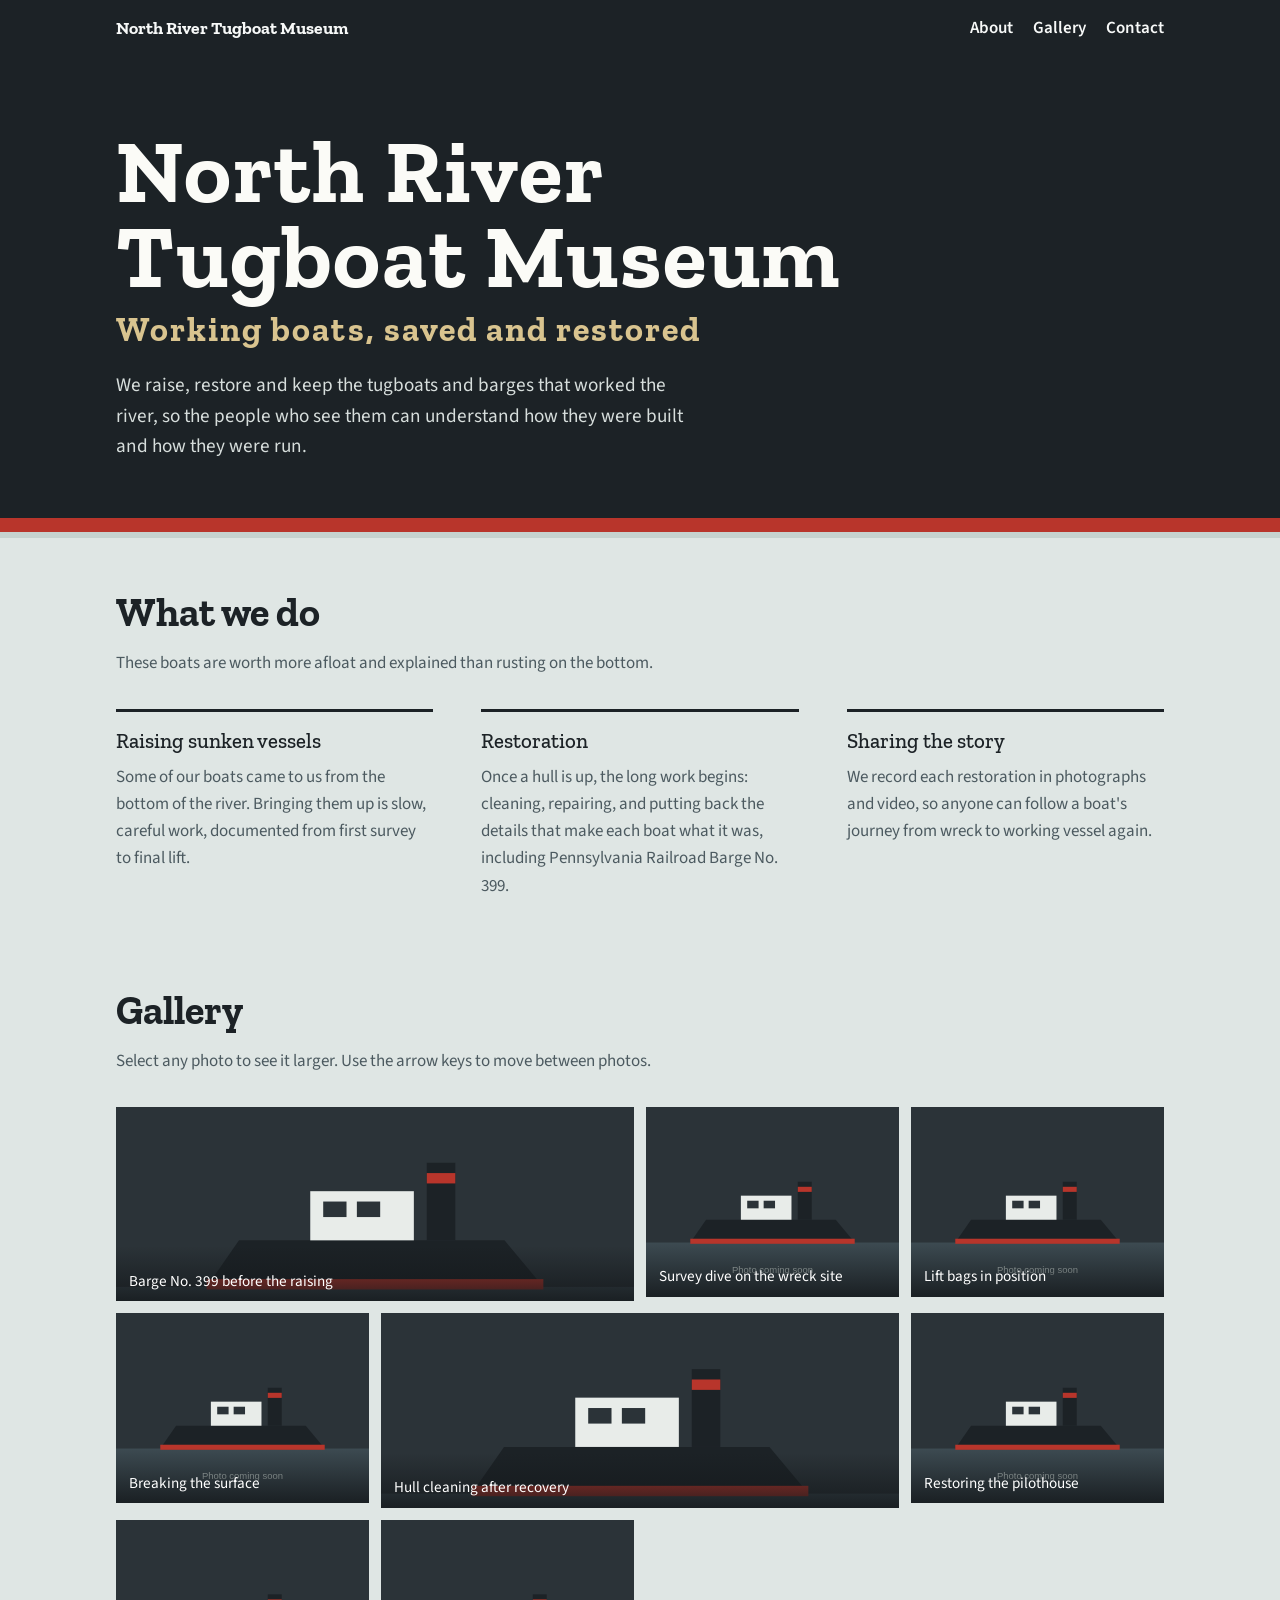
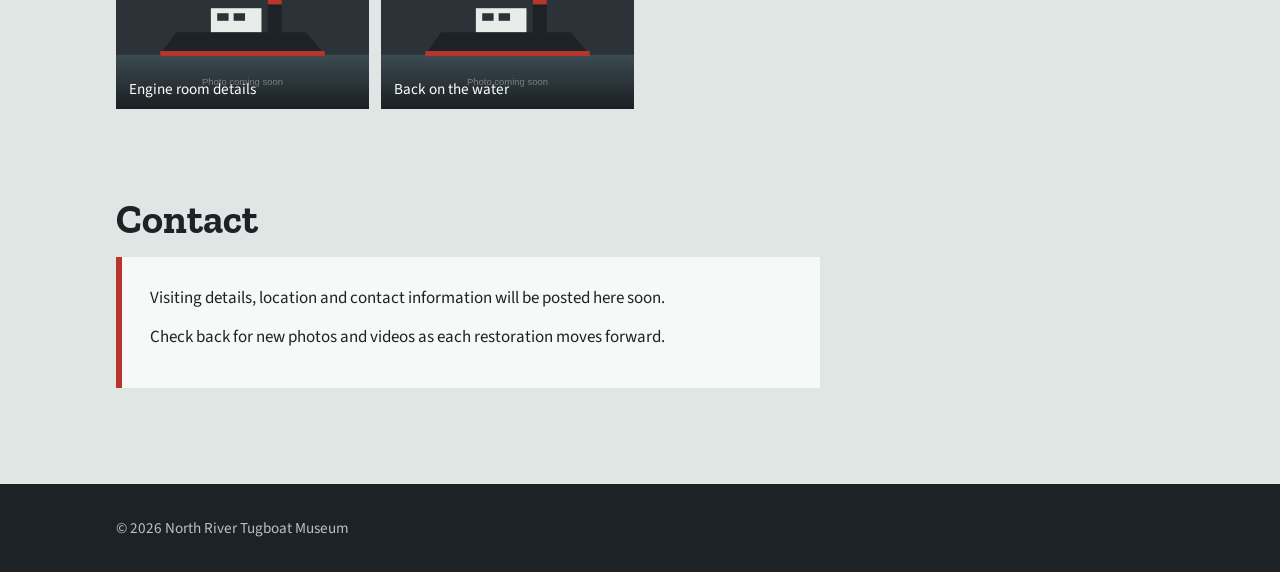
==== index.html @ 7fcc1c23 "Add museum website with photo gallery" ====
<!doctype html>
<html lang="en">
<head>
<meta charset="utf-8">
<meta name="viewport" content="width=device-width, initial-scale=1">
<title>North River Tugboat Museum</title>
<meta name="description" content="The North River Tugboat Museum preserves working tugboats and the stories of the crews who ran them, including the raising and restoration of sunken vessels.">
<link rel="preconnect" href="https://fonts.googleapis.com">
<link rel="preconnect" href="https://fonts.gstatic.com" crossorigin>
<link href="https://fonts.googleapis.com/css2?family=Zilla+Slab:wght@500;700&family=Source+Sans+3:wght@400;600&display=swap" rel="stylesheet">
<style>
  :root {
    --hull: #1c2226;
    --hull-soft: #2b3338;
    --river: #dfe6e4;
    --river-deep: #c6d2cf;
    --signal: #b8352b;
    --brass: #a8873a;
    --paper: #f7f9f8;
    --ink: #1c2226;
    --muted: #4c5a60;
    --display: "Zilla Slab", Georgia, serif;
    --body: "Source Sans 3", system-ui, sans-serif;
  }
  * { box-sizing: border-box; }
  html { scroll-behavior: smooth; }
  @media (prefers-reduced-motion: reduce) { html { scroll-behavior: auto; } }
  body {
    margin: 0;
    background: var(--river);
    color: var(--ink);
    font: 1.0625rem/1.6 var(--body);
  }
  a { color: var(--signal); }
  a:focus-visible, button:focus-visible {
    outline: 3px solid var(--brass);
    outline-offset: 3px;
  }
  .wrap { max-width: 68rem; margin: 0 auto; padding: 0 1.25rem; }

  .bar { background: var(--hull); color: var(--paper); }
  .bar .wrap {
    display: flex; flex-wrap: wrap; gap: .5rem 1.5rem;
    align-items: center; justify-content: space-between;
    padding-top: .9rem; padding-bottom: .9rem;
  }
  .bar strong { font-family: var(--display); font-weight: 700; font-size: 1.1rem; }
  .bar nav { display: flex; gap: 1.25rem; }
  .bar nav a { color: var(--paper); text-decoration: none; font-weight: 600; }
  .bar nav a:hover { color: #f3c6a0; }

  /* Hero painted like a tug's hull, red boot-top stripe at the waterline */
  .hull {
    background: var(--hull);
    color: var(--paper);
    padding: 4.5rem 0 3.5rem;
    position: relative;
  }
  .hull::after {
    content: "";
    position: absolute; left: 0; right: 0; bottom: -14px;
    height: 14px; background: var(--signal);
    box-shadow: 0 6px 0 var(--river-deep);
  }
  .hull h1 {
    font-family: var(--display);
    font-weight: 700;
    font-size: clamp(2.6rem, 8vw, 5.6rem);
    line-height: .95;
    letter-spacing: .02em;
    margin: 0 0 1.5rem;
    color: #fbfbf7;
  }
  .hull h1 span { display: block; }
  .hull h1 .port {
    font-size: .38em; letter-spacing: .06em; color: #d9c48f; margin-top: .9rem;
  }
  .hull p { max-width: 36rem; margin: 0; font-size: 1.2rem; color: #d7dedc; }

  section { padding: 4.5rem 0 1rem; }
  h2 {
    font-family: var(--display); font-weight: 700;
    font-size: clamp(1.8rem, 4vw, 2.5rem);
    line-height: 1.1; margin: 0 0 1rem;
  }
  .lede { max-width: 40rem; color: var(--muted); margin: 0 0 2rem; }

  .about-grid {
    display: grid; gap: 2rem 3rem;
    grid-template-columns: repeat(auto-fit, minmax(16rem, 1fr));
  }
  .about-grid h3 {
    font-family: var(--display); font-weight: 500; font-size: 1.3rem; margin: 0 0 .4rem;
    padding-top: .75rem; border-top: 3px solid var(--hull);
  }
  .about-grid p { margin: 0; color: var(--muted); max-width: 32rem; }

  .gallery {
    display: grid; gap: .75rem;
    grid-template-columns: repeat(auto-fill, minmax(min(100%, 15rem), 1fr));
    grid-auto-flow: dense;
  }
  .gallery button {
    all: unset; cursor: zoom-in; display: block; position: relative;
    background: var(--hull-soft); aspect-ratio: 4 / 3; overflow: hidden;
  }
  .gallery button.wide { grid-column: span 2; aspect-ratio: 8 / 3; }
  @media (max-width: 34rem) { .gallery button.wide { grid-column: auto; aspect-ratio: 4 / 3; } }
  .gallery figure { margin: 0; height: 100%; }
  .gallery img { width: 100%; height: 100%; object-fit: cover; display: block; }
  .gallery figcaption {
    position: absolute; left: 0; right: 0; bottom: 0;
    padding: 1.6rem .8rem .6rem;
    background: linear-gradient(transparent, rgba(20,24,27,.85));
    color: #fff; font-size: .95rem; line-height: 1.3;
  }
  .gallery button:focus-visible { outline: 3px solid var(--brass); outline-offset: 2px; }

  dialog {
    border: 0; padding: 0; background: transparent; max-width: min(92vw, 70rem);
    color: var(--paper);
  }
  dialog::backdrop { background: rgba(14,17,19,.92); }
  dialog img { max-width: 100%; max-height: 78vh; display: block; margin: 0 auto; }
  dialog p { text-align: center; margin: .8rem 0 0; }
  .lb-controls { display: flex; justify-content: center; gap: .75rem; margin-top: 1rem; }
  .lb-controls button {
    font: 600 1rem var(--body); color: var(--paper); background: var(--hull-soft);
    border: 1px solid #5d6a70; padding: .5rem 1.1rem; cursor: pointer;
  }
  .lb-controls button:hover { background: var(--signal); border-color: var(--signal); }

  .visit {
    background: var(--paper);
    border-left: 6px solid var(--signal);
    padding: 1.75rem 1.75rem 1.5rem;
    max-width: 44rem;
  }
  .visit p { margin: 0 0 .75rem; }

  footer {
    margin-top: 5rem; background: var(--hull); color: #b9c3c0;
    padding: 2rem 0; font-size: .95rem;
  }
</style>
</head>
<body>

<header class="bar">
  <div class="wrap">
    <strong>North River Tugboat Museum</strong>
    <nav aria-label="Main">
      <a href="#about">About</a>
      <a href="#gallery">Gallery</a>
      <a href="#contact">Contact</a>
    </nav>
  </div>
</header>

<div class="hull">
  <div class="wrap">
    <h1>
      <span>North River</span>
      <span>Tugboat Museum</span>
      <span class="port">Working boats, saved and restored</span>
    </h1>
    <p>We raise, restore and keep the tugboats and barges that worked the river, so the people who see them can understand how they were built and how they were run.</p>
  </div>
</div>

<main>
  <section id="about">
    <div class="wrap">
      <h2>What we do</h2>
      <p class="lede">These boats are worth more afloat and explained than rusting on the bottom.</p>
      <div class="about-grid">
        <div>
          <h3>Raising sunken vessels</h3>
          <p>Some of our boats came to us from the bottom of the river. Bringing them up is slow, careful work, documented from first survey to final lift.</p>
        </div>
        <div>
          <h3>Restoration</h3>
          <p>Once a hull is up, the long work begins: cleaning, repairing, and putting back the details that make each boat what it was, including Pennsylvania Railroad Barge No. 399.</p>
        </div>
        <div>
          <h3>Sharing the story</h3>
          <p>We record each restoration in photographs and video, so anyone can follow a boat's journey from wreck to working vessel again.</p>
        </div>
      </div>
    </div>
  </section>

  <section id="gallery">
    <div class="wrap">
      <h2>Gallery</h2>
      <p class="lede">Select any photo to see it larger. Use the arrow keys to move between photos.</p>
      <div class="gallery" id="gallery-grid"></div>
    </div>
  </section>

  <section id="contact">
    <div class="wrap">
      <h2>Contact</h2>
      <div class="visit">
        <p>Visiting details, location and contact information will be posted here soon.</p>
        <p>Check back for new photos and videos as each restoration moves forward.</p>
      </div>
    </div>
  </section>
</main>

<footer>
  <div class="wrap">&copy; <span id="year">2026</span> North River Tugboat Museum</div>
</footer>

<dialog id="lightbox" aria-label="Photo viewer">
  <img id="lb-img" alt="">
  <p id="lb-cap"></p>
  <div class="lb-controls">
    <button type="button" id="lb-prev">Previous</button>
    <button type="button" id="lb-close">Close</button>
    <button type="button" id="lb-next">Next</button>
  </div>
</dialog>

<script>
/*
  GALLERY PHOTOS
  To add a photo: put the image in the "images" folder, then edit a line below, e.g.
    { src: "images/barge-399.jpg", caption: "What the photo shows", wide: false },
  wide: true makes a panoramic photo span two columns.
  Entries with no src show a placeholder tile.
*/
const photos = [
  { src: "", caption: "Barge No. 399 before the raising", wide: true },
  { src: "", caption: "Survey dive on the wreck site" },
  { src: "", caption: "Lift bags in position" },
  { src: "", caption: "Breaking the surface" },
  { src: "", caption: "Hull cleaning after recovery", wide: true },
  { src: "", caption: "Restoring the pilothouse" },
  { src: "", caption: "Engine room details" },
  { src: "", caption: "Back on the water" },
];

function placeholder() {
  const svg = '<svg xmlns="http://www.w3.org/2000/svg" viewBox="0 0 400 300">' +
    '<rect width="400" height="300" fill="#2b3338"/>' +
    '<rect y="214" width="400" height="86" fill="#3d4b52"/>' +
    '<path d="M70 214 L95 178 H300 L330 214 Z" fill="#1c2226"/>' +
    '<rect x="70" y="208" width="260" height="8" fill="#b8352b"/>' +
    '<rect x="150" y="140" width="80" height="38" fill="#e8ece9"/>' +
    '<rect x="160" y="148" width="18" height="12" fill="#2b3338"/>' +
    '<rect x="186" y="148" width="18" height="12" fill="#2b3338"/>' +
    '<rect x="240" y="118" width="22" height="60" fill="#1c2226"/>' +
    '<rect x="240" y="126" width="22" height="8" fill="#b8352b"/>' +
    '<text x="200" y="262" text-anchor="middle" font-family="sans-serif" font-size="15" fill="#c6d2cf">Photo coming soon</text>' +
    '</svg>';
  return "data:image/svg+xml;charset=utf-8," + encodeURIComponent(svg);
}

const grid = document.getElementById("gallery-grid");
photos.forEach((p, i) => {
  const btn = document.createElement("button");
  btn.type = "button";
  if (p.wide) btn.className = "wide";
  btn.setAttribute("aria-label", "View larger: " + p.caption);
  const fig = document.createElement("figure");
  const img = document.createElement("img");
  img.src = p.src || placeholder();
  img.alt = p.caption;
  img.loading = "lazy";
  const cap = document.createElement("figcaption");
  cap.textContent = p.caption;
  fig.append(img, cap);
  btn.append(fig);
  btn.addEventListener("click", () => openLightbox(i));
  grid.append(btn);
});

const lb = document.getElementById("lightbox");
const lbImg = document.getElementById("lb-img");
const lbCap = document.getElementById("lb-cap");
let current = 0;

function show(i) {
  current = (i + photos.length) % photos.length;
  const p = photos[current];
  lbImg.src = p.src || placeholder();
  lbImg.alt = p.caption;
  lbCap.textContent = p.caption;
}
function openLightbox(i) { show(i); lb.showModal(); }

document.getElementById("lb-prev").onclick = () => show(current - 1);
document.getElementById("lb-next").onclick = () => show(current + 1);
document.getElementById("lb-close").onclick = () => lb.close();
lb.addEventListener("click", e => { if (e.target === lb) lb.close(); });
lb.addEventListener("keydown", e => {
  if (e.key === "ArrowLeft") show(current - 1);
  if (e.key === "ArrowRight") show(current + 1);
});

document.getElementById("year").textContent = new Date().getFullYear();
</script>
</body>
</html>
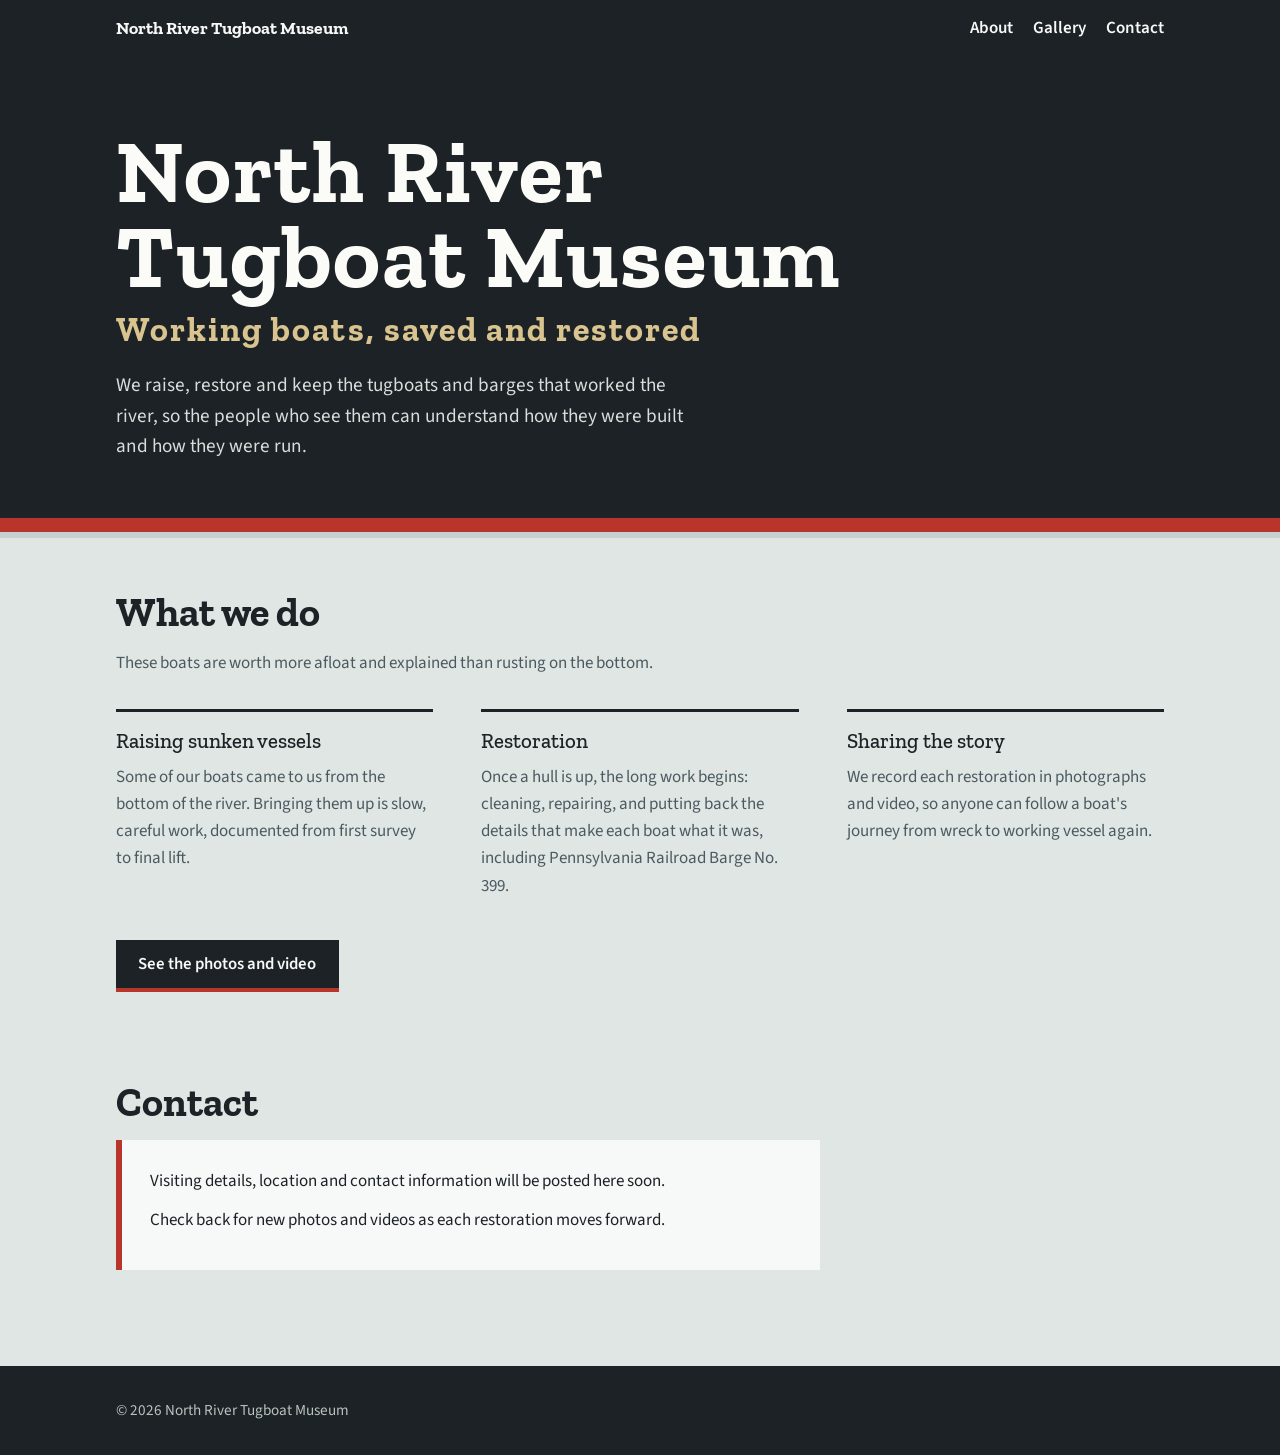
==== commit f389dac8: "Move gallery to its own page and add 399 Initial Raising video" ====
--- a/index.html
+++ b/index.html
@@ -8,150 +8,16 @@
 <link rel="preconnect" href="https://fonts.googleapis.com">
 <link rel="preconnect" href="https://fonts.gstatic.com" crossorigin>
 <link href="https://fonts.googleapis.com/css2?family=Zilla+Slab:wght@500;700&family=Source+Sans+3:wght@400;600&display=swap" rel="stylesheet">
-<style>
-  :root {
-    --hull: #1c2226;
-    --hull-soft: #2b3338;
-    --river: #dfe6e4;
-    --river-deep: #c6d2cf;
-    --signal: #b8352b;
-    --brass: #a8873a;
-    --paper: #f7f9f8;
-    --ink: #1c2226;
-    --muted: #4c5a60;
-    --display: "Zilla Slab", Georgia, serif;
-    --body: "Source Sans 3", system-ui, sans-serif;
-  }
-  * { box-sizing: border-box; }
-  html { scroll-behavior: smooth; }
-  @media (prefers-reduced-motion: reduce) { html { scroll-behavior: auto; } }
-  body {
-    margin: 0;
-    background: var(--river);
-    color: var(--ink);
-    font: 1.0625rem/1.6 var(--body);
-  }
-  a { color: var(--signal); }
-  a:focus-visible, button:focus-visible {
-    outline: 3px solid var(--brass);
-    outline-offset: 3px;
-  }
-  .wrap { max-width: 68rem; margin: 0 auto; padding: 0 1.25rem; }
-
-  .bar { background: var(--hull); color: var(--paper); }
-  .bar .wrap {
-    display: flex; flex-wrap: wrap; gap: .5rem 1.5rem;
-    align-items: center; justify-content: space-between;
-    padding-top: .9rem; padding-bottom: .9rem;
-  }
-  .bar strong { font-family: var(--display); font-weight: 700; font-size: 1.1rem; }
-  .bar nav { display: flex; gap: 1.25rem; }
-  .bar nav a { color: var(--paper); text-decoration: none; font-weight: 600; }
-  .bar nav a:hover { color: #f3c6a0; }
-
-  /* Hero painted like a tug's hull, red boot-top stripe at the waterline */
-  .hull {
-    background: var(--hull);
-    color: var(--paper);
-    padding: 4.5rem 0 3.5rem;
-    position: relative;
-  }
-  .hull::after {
-    content: "";
-    position: absolute; left: 0; right: 0; bottom: -14px;
-    height: 14px; background: var(--signal);
-    box-shadow: 0 6px 0 var(--river-deep);
-  }
-  .hull h1 {
-    font-family: var(--display);
-    font-weight: 700;
-    font-size: clamp(2.6rem, 8vw, 5.6rem);
-    line-height: .95;
-    letter-spacing: .02em;
-    margin: 0 0 1.5rem;
-    color: #fbfbf7;
-  }
-  .hull h1 span { display: block; }
-  .hull h1 .port {
-    font-size: .38em; letter-spacing: .06em; color: #d9c48f; margin-top: .9rem;
-  }
-  .hull p { max-width: 36rem; margin: 0; font-size: 1.2rem; color: #d7dedc; }
-
-  section { padding: 4.5rem 0 1rem; }
-  h2 {
-    font-family: var(--display); font-weight: 700;
-    font-size: clamp(1.8rem, 4vw, 2.5rem);
-    line-height: 1.1; margin: 0 0 1rem;
-  }
-  .lede { max-width: 40rem; color: var(--muted); margin: 0 0 2rem; }
-
-  .about-grid {
-    display: grid; gap: 2rem 3rem;
-    grid-template-columns: repeat(auto-fit, minmax(16rem, 1fr));
-  }
-  .about-grid h3 {
-    font-family: var(--display); font-weight: 500; font-size: 1.3rem; margin: 0 0 .4rem;
-    padding-top: .75rem; border-top: 3px solid var(--hull);
-  }
-  .about-grid p { margin: 0; color: var(--muted); max-width: 32rem; }
-
-  .gallery {
-    display: grid; gap: .75rem;
-    grid-template-columns: repeat(auto-fill, minmax(min(100%, 15rem), 1fr));
-    grid-auto-flow: dense;
-  }
-  .gallery button {
-    all: unset; cursor: zoom-in; display: block; position: relative;
-    background: var(--hull-soft); aspect-ratio: 4 / 3; overflow: hidden;
-  }
-  .gallery button.wide { grid-column: span 2; aspect-ratio: 8 / 3; }
-  @media (max-width: 34rem) { .gallery button.wide { grid-column: auto; aspect-ratio: 4 / 3; } }
-  .gallery figure { margin: 0; height: 100%; }
-  .gallery img { width: 100%; height: 100%; object-fit: cover; display: block; }
-  .gallery figcaption {
-    position: absolute; left: 0; right: 0; bottom: 0;
-    padding: 1.6rem .8rem .6rem;
-    background: linear-gradient(transparent, rgba(20,24,27,.85));
-    color: #fff; font-size: .95rem; line-height: 1.3;
-  }
-  .gallery button:focus-visible { outline: 3px solid var(--brass); outline-offset: 2px; }
-
-  dialog {
-    border: 0; padding: 0; background: transparent; max-width: min(92vw, 70rem);
-    color: var(--paper);
-  }
-  dialog::backdrop { background: rgba(14,17,19,.92); }
-  dialog img { max-width: 100%; max-height: 78vh; display: block; margin: 0 auto; }
-  dialog p { text-align: center; margin: .8rem 0 0; }
-  .lb-controls { display: flex; justify-content: center; gap: .75rem; margin-top: 1rem; }
-  .lb-controls button {
-    font: 600 1rem var(--body); color: var(--paper); background: var(--hull-soft);
-    border: 1px solid #5d6a70; padding: .5rem 1.1rem; cursor: pointer;
-  }
-  .lb-controls button:hover { background: var(--signal); border-color: var(--signal); }
-
-  .visit {
-    background: var(--paper);
-    border-left: 6px solid var(--signal);
-    padding: 1.75rem 1.75rem 1.5rem;
-    max-width: 44rem;
-  }
-  .visit p { margin: 0 0 .75rem; }
-
-  footer {
-    margin-top: 5rem; background: var(--hull); color: #b9c3c0;
-    padding: 2rem 0; font-size: .95rem;
-  }
-</style>
+<link rel="stylesheet" href="styles.css">
 </head>
 <body>
 
 <header class="bar">
   <div class="wrap">
-    <strong>North River Tugboat Museum</strong>
+    <a class="home" href="./">North River Tugboat Museum</a>
     <nav aria-label="Main">
       <a href="#about">About</a>
-      <a href="#gallery">Gallery</a>
+      <a href="gallery.html">Gallery</a>
       <a href="#contact">Contact</a>
     </nav>
   </div>
@@ -187,14 +53,7 @@
           <p>We record each restoration in photographs and video, so anyone can follow a boat's journey from wreck to working vessel again.</p>
         </div>
       </div>
-    </div>
-  </section>
-
-  <section id="gallery">
-    <div class="wrap">
-      <h2>Gallery</h2>
-      <p class="lede">Select any photo to see it larger. Use the arrow keys to move between photos.</p>
-      <div class="gallery" id="gallery-grid"></div>
+      <a class="to-gallery" href="gallery.html">See the photos and video</a>
     </div>
   </section>
 
@@ -213,94 +72,6 @@
   <div class="wrap">&copy; <span id="year">2026</span> North River Tugboat Museum</div>
 </footer>
 
-<dialog id="lightbox" aria-label="Photo viewer">
-  <img id="lb-img" alt="">
-  <p id="lb-cap"></p>
-  <div class="lb-controls">
-    <button type="button" id="lb-prev">Previous</button>
-    <button type="button" id="lb-close">Close</button>
-    <button type="button" id="lb-next">Next</button>
-  </div>
-</dialog>
-
-<script>
-/*
-  GALLERY PHOTOS
-  To add a photo: put the image in the "images" folder, then edit a line below, e.g.
-    { src: "images/barge-399.jpg", caption: "What the photo shows", wide: false },
-  wide: true makes a panoramic photo span two columns.
-  Entries with no src show a placeholder tile.
-*/
-const photos = [
-  { src: "", caption: "Barge No. 399 before the raising", wide: true },
-  { src: "", caption: "Survey dive on the wreck site" },
-  { src: "", caption: "Lift bags in position" },
-  { src: "", caption: "Breaking the surface" },
-  { src: "", caption: "Hull cleaning after recovery", wide: true },
-  { src: "", caption: "Restoring the pilothouse" },
-  { src: "", caption: "Engine room details" },
-  { src: "", caption: "Back on the water" },
-];
-
-function placeholder() {
-  const svg = '<svg xmlns="http://www.w3.org/2000/svg" viewBox="0 0 400 300">' +
-    '<rect width="400" height="300" fill="#2b3338"/>' +
-    '<rect y="214" width="400" height="86" fill="#3d4b52"/>' +
-    '<path d="M70 214 L95 178 H300 L330 214 Z" fill="#1c2226"/>' +
-    '<rect x="70" y="208" width="260" height="8" fill="#b8352b"/>' +
-    '<rect x="150" y="140" width="80" height="38" fill="#e8ece9"/>' +
-    '<rect x="160" y="148" width="18" height="12" fill="#2b3338"/>' +
-    '<rect x="186" y="148" width="18" height="12" fill="#2b3338"/>' +
-    '<rect x="240" y="118" width="22" height="60" fill="#1c2226"/>' +
-    '<rect x="240" y="126" width="22" height="8" fill="#b8352b"/>' +
-    '<text x="200" y="262" text-anchor="middle" font-family="sans-serif" font-size="15" fill="#c6d2cf">Photo coming soon</text>' +
-    '</svg>';
-  return "data:image/svg+xml;charset=utf-8," + encodeURIComponent(svg);
-}
-
-const grid = document.getElementById("gallery-grid");
-photos.forEach((p, i) => {
-  const btn = document.createElement("button");
-  btn.type = "button";
-  if (p.wide) btn.className = "wide";
-  btn.setAttribute("aria-label", "View larger: " + p.caption);
-  const fig = document.createElement("figure");
-  const img = document.createElement("img");
-  img.src = p.src || placeholder();
-  img.alt = p.caption;
-  img.loading = "lazy";
-  const cap = document.createElement("figcaption");
-  cap.textContent = p.caption;
-  fig.append(img, cap);
-  btn.append(fig);
-  btn.addEventListener("click", () => openLightbox(i));
-  grid.append(btn);
-});
-
-const lb = document.getElementById("lightbox");
-const lbImg = document.getElementById("lb-img");
-const lbCap = document.getElementById("lb-cap");
-let current = 0;
-
-function show(i) {
-  current = (i + photos.length) % photos.length;
-  const p = photos[current];
-  lbImg.src = p.src || placeholder();
-  lbImg.alt = p.caption;
-  lbCap.textContent = p.caption;
-}
-function openLightbox(i) { show(i); lb.showModal(); }
-
-document.getElementById("lb-prev").onclick = () => show(current - 1);
-document.getElementById("lb-next").onclick = () => show(current + 1);
-document.getElementById("lb-close").onclick = () => lb.close();
-lb.addEventListener("click", e => { if (e.target === lb) lb.close(); });
-lb.addEventListener("keydown", e => {
-  if (e.key === "ArrowLeft") show(current - 1);
-  if (e.key === "ArrowRight") show(current + 1);
-});
-
-document.getElementById("year").textContent = new Date().getFullYear();
-</script>
+<script>document.getElementById("year").textContent = new Date().getFullYear();</script>
 </body>
 </html>
--- a/styles.css
+++ b/styles.css
@@ -0,0 +1,169 @@
+:root {
+  --hull: #1c2226;
+  --hull-soft: #2b3338;
+  --river: #dfe6e4;
+  --river-deep: #c6d2cf;
+  --signal: #b8352b;
+  --brass: #a8873a;
+  --paper: #f7f9f8;
+  --ink: #1c2226;
+  --muted: #4c5a60;
+  --display: "Zilla Slab", Georgia, serif;
+  --body: "Source Sans 3", system-ui, sans-serif;
+}
+* { box-sizing: border-box; }
+html { scroll-behavior: smooth; }
+@media (prefers-reduced-motion: reduce) { html { scroll-behavior: auto; } }
+body {
+  margin: 0;
+  background: var(--river);
+  color: var(--ink);
+  font: 1.0625rem/1.6 var(--body);
+}
+a { color: var(--signal); }
+a:focus-visible, button:focus-visible {
+  outline: 3px solid var(--brass);
+  outline-offset: 3px;
+}
+.wrap { max-width: 68rem; margin: 0 auto; padding: 0 1.25rem; }
+
+/* Top bar */
+.bar { background: var(--hull); color: var(--paper); }
+.bar .wrap {
+  display: flex; flex-wrap: wrap; gap: .5rem 1.5rem;
+  align-items: center; justify-content: space-between;
+  padding-top: .9rem; padding-bottom: .9rem;
+}
+.bar .home {
+  font-family: var(--display); font-weight: 700; font-size: 1.1rem;
+  color: var(--paper); text-decoration: none;
+}
+.bar nav { display: flex; gap: 1.25rem; }
+.bar nav a { color: var(--paper); text-decoration: none; font-weight: 600; }
+.bar nav a:hover { color: #f3c6a0; }
+.bar nav a[aria-current="page"] { color: #d9c48f; }
+
+/* Hero painted like a tug's hull, red boot-top stripe at the waterline */
+.hull {
+  background: var(--hull);
+  color: var(--paper);
+  padding: 4.5rem 0 3.5rem;
+  position: relative;
+}
+.hull::after {
+  content: "";
+  position: absolute; left: 0; right: 0; bottom: -14px;
+  height: 14px; background: var(--signal);
+  box-shadow: 0 6px 0 var(--river-deep);
+}
+.hull h1 {
+  font-family: var(--display);
+  font-weight: 700;
+  font-size: clamp(2.6rem, 8vw, 5.6rem);
+  line-height: .95;
+  letter-spacing: .02em;
+  margin: 0 0 1.5rem;
+  color: #fbfbf7;
+}
+.hull h1 span { display: block; }
+.hull h1 .port {
+  font-size: .38em; letter-spacing: .06em; color: #d9c48f; margin-top: .9rem;
+}
+.hull p { max-width: 36rem; margin: 0; font-size: 1.2rem; color: #d7dedc; }
+.hull.short { padding: 3rem 0 2.5rem; }
+.hull.short h1 { font-size: clamp(2.4rem, 6vw, 4rem); margin-bottom: 1rem; }
+
+section { padding: 4.5rem 0 1rem; }
+h2 {
+  font-family: var(--display); font-weight: 700;
+  font-size: clamp(1.8rem, 4vw, 2.5rem);
+  line-height: 1.1; margin: 0 0 1rem;
+}
+.lede { max-width: 40rem; color: var(--muted); margin: 0 0 2rem; }
+
+/* About */
+.about-grid {
+  display: grid; gap: 2rem 3rem;
+  grid-template-columns: repeat(auto-fit, minmax(16rem, 1fr));
+}
+.about-grid h3 {
+  font-family: var(--display); font-weight: 500; font-size: 1.3rem; margin: 0 0 .4rem;
+  padding-top: .75rem; border-top: 3px solid var(--hull);
+}
+.about-grid p { margin: 0; color: var(--muted); max-width: 32rem; }
+
+.to-gallery {
+  display: inline-block; margin-top: 2.5rem;
+  font: 600 1.05rem var(--body);
+  color: var(--paper); background: var(--hull);
+  padding: .75rem 1.4rem; text-decoration: none;
+  border-bottom: 4px solid var(--signal);
+}
+.to-gallery:hover { background: var(--signal); }
+
+/* Video */
+.video {
+  margin: 0;
+  max-width: 56rem;
+}
+.video .frame {
+  position: relative; aspect-ratio: 16 / 9;
+  background: var(--hull);
+  border-bottom: 6px solid var(--signal);
+}
+.video iframe { position: absolute; inset: 0; width: 100%; height: 100%; border: 0; }
+.video figcaption {
+  font-family: var(--display); font-weight: 500; font-size: 1.3rem;
+  margin-top: .9rem;
+}
+
+/* Photo gallery */
+.gallery {
+  display: grid; gap: .75rem;
+  grid-template-columns: repeat(auto-fill, minmax(min(100%, 15rem), 1fr));
+  grid-auto-flow: dense;
+}
+.gallery button {
+  all: unset; cursor: zoom-in; display: block; position: relative;
+  background: var(--hull-soft); aspect-ratio: 4 / 3; overflow: hidden;
+}
+.gallery button.wide { grid-column: span 2; aspect-ratio: 8 / 3; }
+@media (max-width: 34rem) { .gallery button.wide { grid-column: auto; aspect-ratio: 4 / 3; } }
+.gallery figure { margin: 0; height: 100%; }
+.gallery img { width: 100%; height: 100%; object-fit: cover; display: block; }
+.gallery figcaption {
+  position: absolute; left: 0; right: 0; bottom: 0;
+  padding: 1.6rem .8rem .6rem;
+  background: linear-gradient(transparent, rgba(20,24,27,.85));
+  color: #fff; font-size: .95rem; line-height: 1.3;
+}
+.gallery button:focus-visible { outline: 3px solid var(--brass); outline-offset: 2px; }
+
+/* Lightbox */
+dialog {
+  border: 0; padding: 0; background: transparent; max-width: min(92vw, 70rem);
+  color: var(--paper);
+}
+dialog::backdrop { background: rgba(14,17,19,.92); }
+dialog img { max-width: 100%; max-height: 78vh; display: block; margin: 0 auto; }
+dialog p { text-align: center; margin: .8rem 0 0; }
+.lb-controls { display: flex; justify-content: center; gap: .75rem; margin-top: 1rem; }
+.lb-controls button {
+  font: 600 1rem var(--body); color: var(--paper); background: var(--hull-soft);
+  border: 1px solid #5d6a70; padding: .5rem 1.1rem; cursor: pointer;
+}
+.lb-controls button:hover { background: var(--signal); border-color: var(--signal); }
+
+/* Contact */
+.visit {
+  background: var(--paper);
+  border-left: 6px solid var(--signal);
+  padding: 1.75rem 1.75rem 1.5rem;
+  max-width: 44rem;
+}
+.visit p { margin: 0 0 .75rem; }
+
+footer {
+  margin-top: 5rem; background: var(--hull); color: #b9c3c0;
+  padding: 2rem 0; font-size: .95rem;
+}
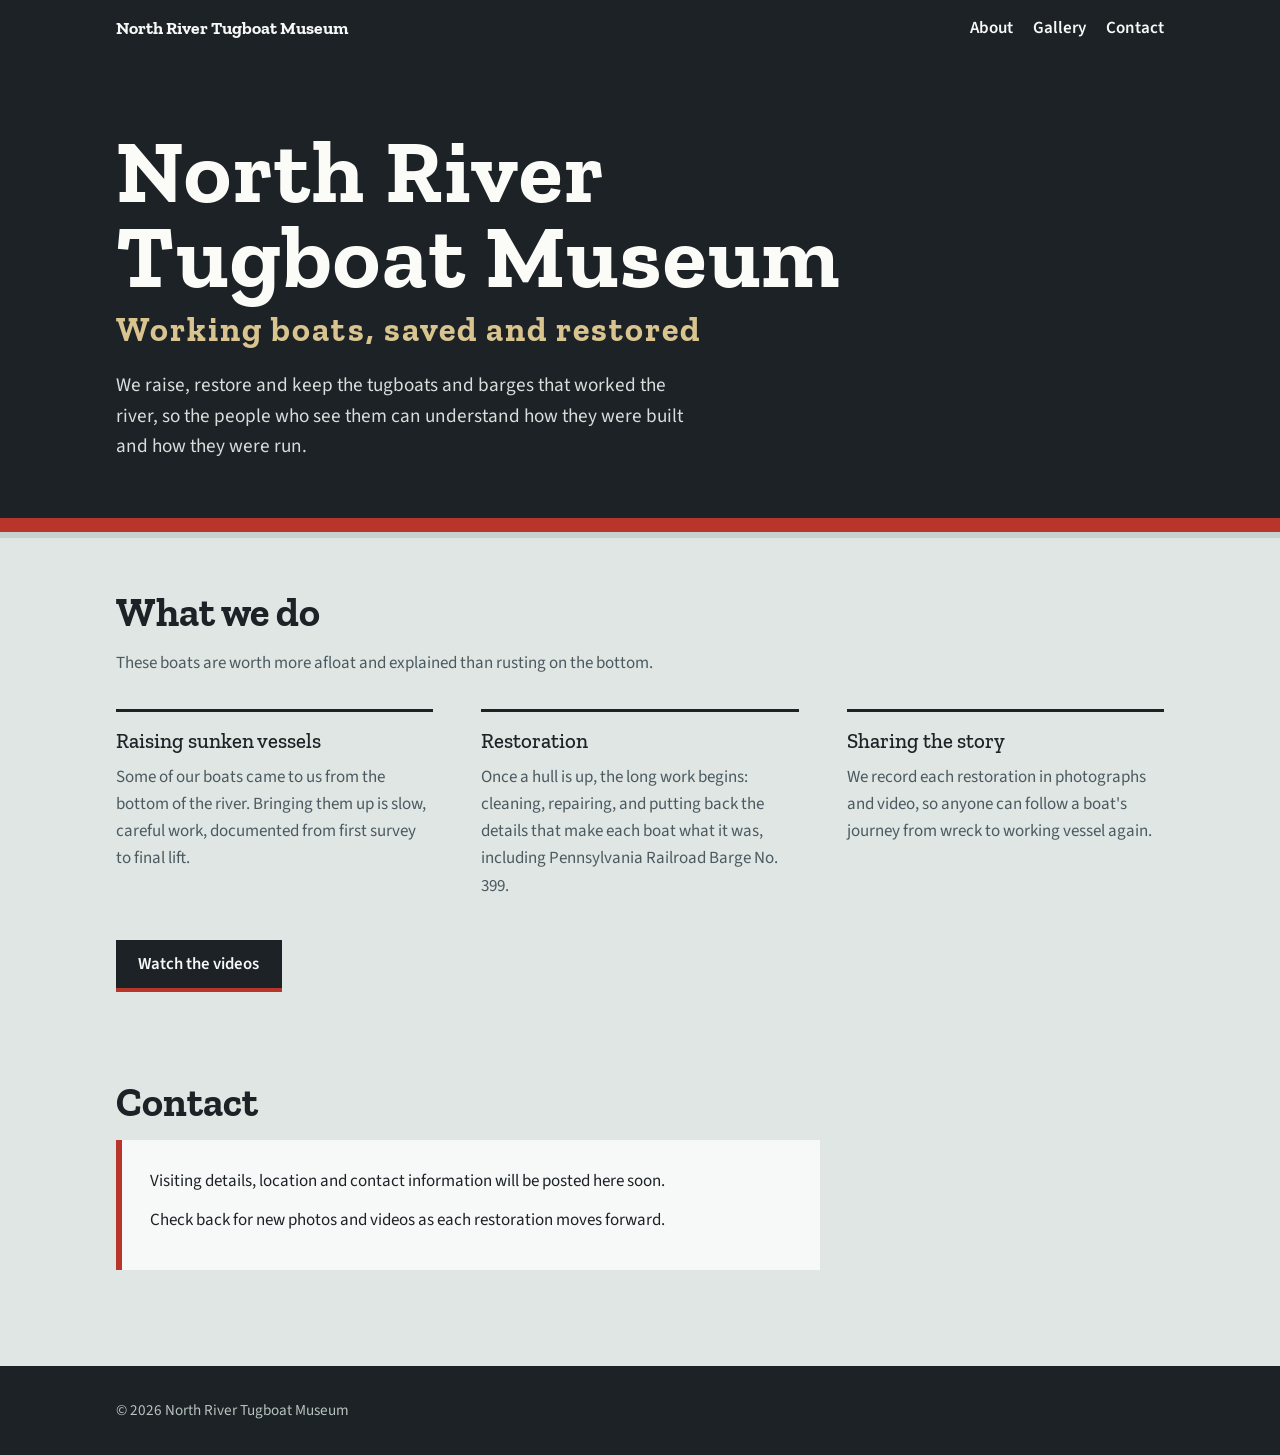
==== commit 214a5a0e: "Gallery: videos only, add 399 Deck Restoration" ====
--- a/index.html
+++ b/index.html
@@ -53,7 +53,7 @@
           <p>We record each restoration in photographs and video, so anyone can follow a boat's journey from wreck to working vessel again.</p>
         </div>
       </div>
-      <a class="to-gallery" href="gallery.html">See the photos and video</a>
+      <a class="to-gallery" href="gallery.html">Watch the videos</a>
     </div>
   </section>
 
--- a/styles.css
+++ b/styles.css
@@ -102,6 +102,7 @@
 .to-gallery:hover { background: var(--signal); }
 
 /* Video */
+.videos { display: grid; gap: 3.5rem; }
 .video {
   margin: 0;
   max-width: 56rem;
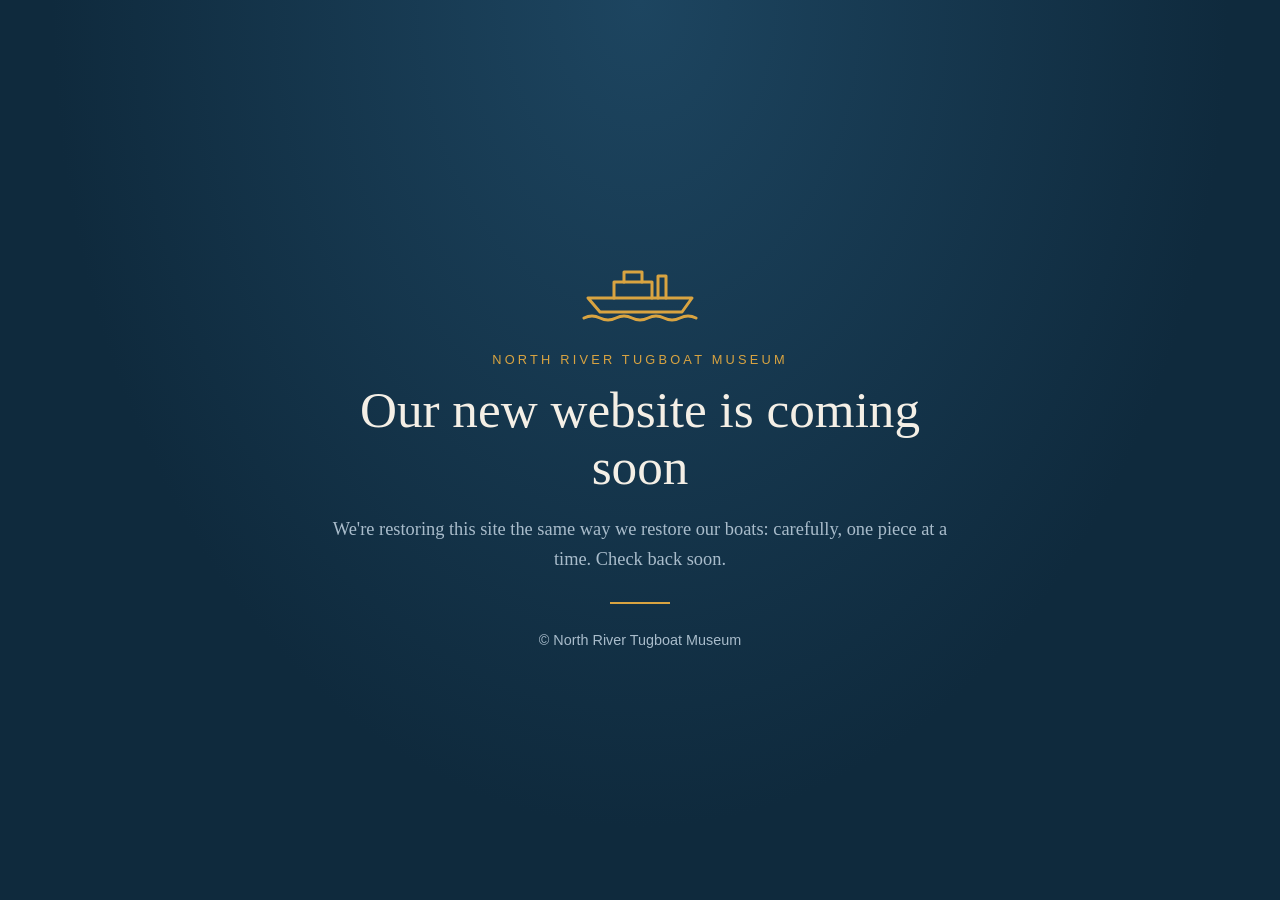
==== commit 95042eb2: "Coming soon page" ====
--- a/index.html
+++ b/index.html
@@ -3,75 +3,42 @@
 <head>
 <meta charset="utf-8">
 <meta name="viewport" content="width=device-width, initial-scale=1">
-<title>North River Tugboat Museum</title>
-<meta name="description" content="The North River Tugboat Museum preserves working tugboats and the stories of the crews who ran them, including the raising and restoration of sunken vessels.">
-<link rel="preconnect" href="https://fonts.googleapis.com">
-<link rel="preconnect" href="https://fonts.gstatic.com" crossorigin>
-<link href="https://fonts.googleapis.com/css2?family=Zilla+Slab:wght@500;700&family=Source+Sans+3:wght@400;600&display=swap" rel="stylesheet">
-<link rel="stylesheet" href="styles.css">
+<title>North River Tugboat Museum: Coming Soon</title>
+<meta name="description" content="The North River Tugboat Museum website is coming soon.">
+<style>
+  :root { --bg:#0f2a3d; --fg:#f4efe6; --accent:#d9a441; --muted:#a9bccb; }
+  * { box-sizing:border-box; }
+  html,body { margin:0; height:100%; }
+  body {
+    background: radial-gradient(ellipse at top, #1d4560 0%, var(--bg) 65%);
+    color: var(--fg);
+    font-family: Georgia, "Times New Roman", serif;
+    display:flex; align-items:center; justify-content:center;
+    text-align:center; padding:24px 16px;
+  }
+  main { max-width:640px; }
+  svg { width:120px; height:auto; margin-bottom:24px; }
+  .kicker { letter-spacing:.25em; text-transform:uppercase; font-size:.8rem; color:var(--accent); margin:0 0 12px; font-family: Arial, Helvetica, sans-serif; }
+  h1 { font-size:clamp(2rem, 6vw, 3.2rem); line-height:1.1; margin:0 0 20px; font-weight:normal; }
+  p { font-size:1.15rem; line-height:1.6; color:var(--muted); margin:0 auto; }
+  .rule { width:60px; height:2px; background:var(--accent); margin:28px auto; border:0; }
+  footer { font-size:.9rem; color:var(--muted); font-family: Arial, Helvetica, sans-serif; }
+</style>
 </head>
 <body>
-
-<header class="bar">
-  <div class="wrap">
-    <a class="home" href="./">North River Tugboat Museum</a>
-    <nav aria-label="Main">
-      <a href="#about">About</a>
-      <a href="gallery.html">Gallery</a>
-      <a href="#contact">Contact</a>
-    </nav>
-  </div>
-</header>
-
-<div class="hull">
-  <div class="wrap">
-    <h1>
-      <span>North River</span>
-      <span>Tugboat Museum</span>
-      <span class="port">Working boats, saved and restored</span>
-    </h1>
-    <p>We raise, restore and keep the tugboats and barges that worked the river, so the people who see them can understand how they were built and how they were run.</p>
-  </div>
-</div>
-
 <main>
-  <section id="about">
-    <div class="wrap">
-      <h2>What we do</h2>
-      <p class="lede">These boats are worth more afloat and explained than rusting on the bottom.</p>
-      <div class="about-grid">
-        <div>
-          <h3>Raising sunken vessels</h3>
-          <p>Some of our boats came to us from the bottom of the river. Bringing them up is slow, careful work, documented from first survey to final lift.</p>
-        </div>
-        <div>
-          <h3>Restoration</h3>
-          <p>Once a hull is up, the long work begins: cleaning, repairing, and putting back the details that make each boat what it was, including Pennsylvania Railroad Barge No. 399.</p>
-        </div>
-        <div>
-          <h3>Sharing the story</h3>
-          <p>We record each restoration in photographs and video, so anyone can follow a boat's journey from wreck to working vessel again.</p>
-        </div>
-      </div>
-      <a class="to-gallery" href="gallery.html">Watch the videos</a>
-    </div>
-  </section>
-
-  <section id="contact">
-    <div class="wrap">
-      <h2>Contact</h2>
-      <div class="visit">
-        <p>Visiting details, location and contact information will be posted here soon.</p>
-        <p>Check back for new photos and videos as each restoration moves forward.</p>
-      </div>
-    </div>
-  </section>
+  <svg viewBox="0 0 120 70" aria-hidden="true" fill="none" stroke="#d9a441" stroke-width="3" stroke-linecap="round" stroke-linejoin="round">
+    <path d="M8 46 h104 l-10 14 H20 z"/>
+    <path d="M34 46 V30 h38 v16"/>
+    <path d="M44 30 V20 h18 v10"/>
+    <path d="M78 46 V24 h8 v22"/>
+    <path d="M4 66 q8 -4 16 0 t16 0 t16 0 t16 0 t16 0 t16 0 t16 0"/>
+  </svg>
+  <p class="kicker">North River Tugboat Museum</p>
+  <h1>Our new website is coming soon</h1>
+  <p>We're restoring this site the same way we restore our boats: carefully, one piece at a time. Check back soon.</p>
+  <hr class="rule">
+  <footer>&copy; North River Tugboat Museum</footer>
 </main>
-
-<footer>
-  <div class="wrap">&copy; <span id="year">2026</span> North River Tugboat Museum</div>
-</footer>
-
-<script>document.getElementById("year").textContent = new Date().getFullYear();</script>
 </body>
 </html>
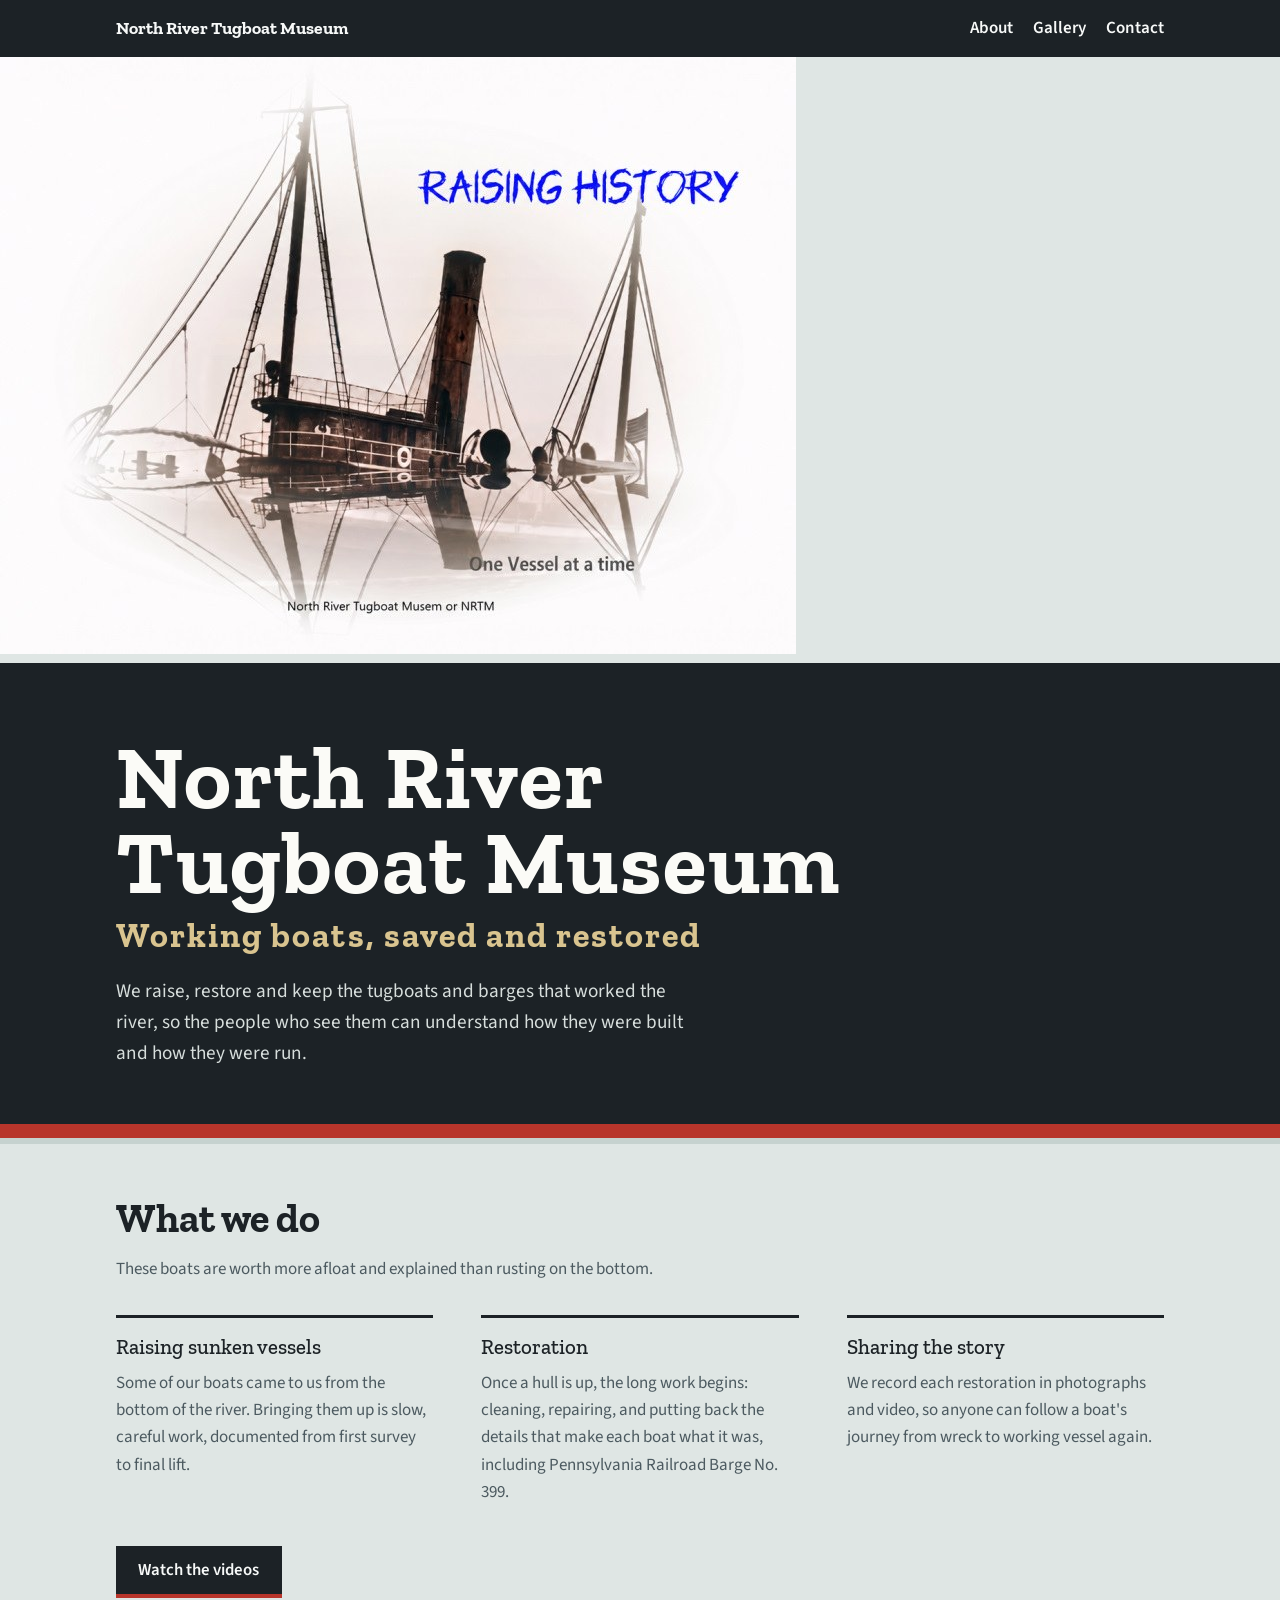
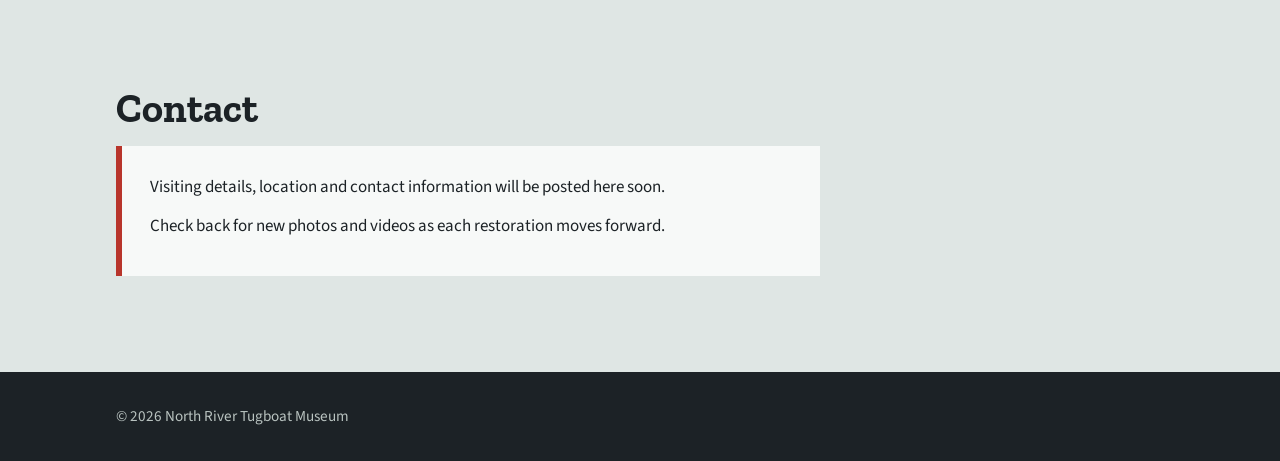
==== commit fefbabe0: "Show Raising History graphic at top of front page" ====
--- a/index.html
+++ b/index.html
@@ -3,42 +3,79 @@
 <head>
 <meta charset="utf-8">
 <meta name="viewport" content="width=device-width, initial-scale=1">
-<title>North River Tugboat Museum: Coming Soon</title>
-<meta name="description" content="The North River Tugboat Museum website is coming soon.">
-<style>
-  :root { --bg:#0f2a3d; --fg:#f4efe6; --accent:#d9a441; --muted:#a9bccb; }
-  * { box-sizing:border-box; }
-  html,body { margin:0; height:100%; }
-  body {
-    background: radial-gradient(ellipse at top, #1d4560 0%, var(--bg) 65%);
-    color: var(--fg);
-    font-family: Georgia, "Times New Roman", serif;
-    display:flex; align-items:center; justify-content:center;
-    text-align:center; padding:24px 16px;
-  }
-  main { max-width:640px; }
-  svg { width:120px; height:auto; margin-bottom:24px; }
-  .kicker { letter-spacing:.25em; text-transform:uppercase; font-size:.8rem; color:var(--accent); margin:0 0 12px; font-family: Arial, Helvetica, sans-serif; }
-  h1 { font-size:clamp(2rem, 6vw, 3.2rem); line-height:1.1; margin:0 0 20px; font-weight:normal; }
-  p { font-size:1.15rem; line-height:1.6; color:var(--muted); margin:0 auto; }
-  .rule { width:60px; height:2px; background:var(--accent); margin:28px auto; border:0; }
-  footer { font-size:.9rem; color:var(--muted); font-family: Arial, Helvetica, sans-serif; }
-</style>
+<title>North River Tugboat Museum</title>
+<meta name="description" content="The North River Tugboat Museum preserves working tugboats and the stories of the crews who ran them, including the raising and restoration of sunken vessels.">
+<link rel="preconnect" href="https://fonts.googleapis.com">
+<link rel="preconnect" href="https://fonts.gstatic.com" crossorigin>
+<link href="https://fonts.googleapis.com/css2?family=Zilla+Slab:wght@500;700&family=Source+Sans+3:wght@400;600&display=swap" rel="stylesheet">
+<link rel="stylesheet" href="styles.css">
 </head>
 <body>
+
+<header class="bar">
+  <div class="wrap">
+    <a class="home" href="./">North River Tugboat Museum</a>
+    <nav aria-label="Main">
+      <a href="#about">About</a>
+      <a href="gallery.html">Gallery</a>
+      <a href="#contact">Contact</a>
+    </nav>
+  </div>
+</header>
+
+<div class="title-art">
+  <img src="raising-history.jpg" width="796" height="597" alt="Raising History: One Vessel at a Time. A sunken tugboat rising from still water.">
+</div>
+
+<div class="hull">
+  <div class="wrap">
+    <h1>
+      <span>North River</span>
+      <span>Tugboat Museum</span>
+      <span class="port">Working boats, saved and restored</span>
+    </h1>
+    <p>We raise, restore and keep the tugboats and barges that worked the river, so the people who see them can understand how they were built and how they were run.</p>
+  </div>
+</div>
+
 <main>
-  <svg viewBox="0 0 120 70" aria-hidden="true" fill="none" stroke="#d9a441" stroke-width="3" stroke-linecap="round" stroke-linejoin="round">
-    <path d="M8 46 h104 l-10 14 H20 z"/>
-    <path d="M34 46 V30 h38 v16"/>
-    <path d="M44 30 V20 h18 v10"/>
-    <path d="M78 46 V24 h8 v22"/>
-    <path d="M4 66 q8 -4 16 0 t16 0 t16 0 t16 0 t16 0 t16 0 t16 0"/>
-  </svg>
-  <p class="kicker">North River Tugboat Museum</p>
-  <h1>Our new website is coming soon</h1>
-  <p>We're restoring this site the same way we restore our boats: carefully, one piece at a time. Check back soon.</p>
-  <hr class="rule">
-  <footer>&copy; North River Tugboat Museum</footer>
+  <section id="about">
+    <div class="wrap">
+      <h2>What we do</h2>
+      <p class="lede">These boats are worth more afloat and explained than rusting on the bottom.</p>
+      <div class="about-grid">
+        <div>
+          <h3>Raising sunken vessels</h3>
+          <p>Some of our boats came to us from the bottom of the river. Bringing them up is slow, careful work, documented from first survey to final lift.</p>
+        </div>
+        <div>
+          <h3>Restoration</h3>
+          <p>Once a hull is up, the long work begins: cleaning, repairing, and putting back the details that make each boat what it was, including Pennsylvania Railroad Barge No. 399.</p>
+        </div>
+        <div>
+          <h3>Sharing the story</h3>
+          <p>We record each restoration in photographs and video, so anyone can follow a boat's journey from wreck to working vessel again.</p>
+        </div>
+      </div>
+      <a class="to-gallery" href="gallery.html">Watch the videos</a>
+    </div>
+  </section>
+
+  <section id="contact">
+    <div class="wrap">
+      <h2>Contact</h2>
+      <div class="visit">
+        <p>Visiting details, location and contact information will be posted here soon.</p>
+        <p>Check back for new photos and videos as each restoration moves forward.</p>
+      </div>
+    </div>
+  </section>
 </main>
+
+<footer>
+  <div class="wrap">&copy; <span id="year">2026</span> North River Tugboat Museum</div>
+</footer>
+
+<script>document.getElementById("year").textContent = new Date().getFullYear();</script>
 </body>
 </html>
--- a/styles.css
+++ b/styles.css
@@ -0,0 +1,170 @@
+:root {
+  --hull: #1c2226;
+  --hull-soft: #2b3338;
+  --river: #dfe6e4;
+  --river-deep: #c6d2cf;
+  --signal: #b8352b;
+  --brass: #a8873a;
+  --paper: #f7f9f8;
+  --ink: #1c2226;
+  --muted: #4c5a60;
+  --display: "Zilla Slab", Georgia, serif;
+  --body: "Source Sans 3", system-ui, sans-serif;
+}
+* { box-sizing: border-box; }
+html { scroll-behavior: smooth; }
+@media (prefers-reduced-motion: reduce) { html { scroll-behavior: auto; } }
+body {
+  margin: 0;
+  background: var(--river);
+  color: var(--ink);
+  font: 1.0625rem/1.6 var(--body);
+}
+a { color: var(--signal); }
+a:focus-visible, button:focus-visible {
+  outline: 3px solid var(--brass);
+  outline-offset: 3px;
+}
+.wrap { max-width: 68rem; margin: 0 auto; padding: 0 1.25rem; }
+
+/* Top bar */
+.bar { background: var(--hull); color: var(--paper); }
+.bar .wrap {
+  display: flex; flex-wrap: wrap; gap: .5rem 1.5rem;
+  align-items: center; justify-content: space-between;
+  padding-top: .9rem; padding-bottom: .9rem;
+}
+.bar .home {
+  font-family: var(--display); font-weight: 700; font-size: 1.1rem;
+  color: var(--paper); text-decoration: none;
+}
+.bar nav { display: flex; gap: 1.25rem; }
+.bar nav a { color: var(--paper); text-decoration: none; font-weight: 600; }
+.bar nav a:hover { color: #f3c6a0; }
+.bar nav a[aria-current="page"] { color: #d9c48f; }
+
+/* Hero painted like a tug's hull, red boot-top stripe at the waterline */
+.hull {
+  background: var(--hull);
+  color: var(--paper);
+  padding: 4.5rem 0 3.5rem;
+  position: relative;
+}
+.hull::after {
+  content: "";
+  position: absolute; left: 0; right: 0; bottom: -14px;
+  height: 14px; background: var(--signal);
+  box-shadow: 0 6px 0 var(--river-deep);
+}
+.hull h1 {
+  font-family: var(--display);
+  font-weight: 700;
+  font-size: clamp(2.6rem, 8vw, 5.6rem);
+  line-height: .95;
+  letter-spacing: .02em;
+  margin: 0 0 1.5rem;
+  color: #fbfbf7;
+}
+.hull h1 span { display: block; }
+.hull h1 .port {
+  font-size: .38em; letter-spacing: .06em; color: #d9c48f; margin-top: .9rem;
+}
+.hull p { max-width: 36rem; margin: 0; font-size: 1.2rem; color: #d7dedc; }
+.hull.short { padding: 3rem 0 2.5rem; }
+.hull.short h1 { font-size: clamp(2.4rem, 6vw, 4rem); margin-bottom: 1rem; }
+
+section { padding: 4.5rem 0 1rem; }
+h2 {
+  font-family: var(--display); font-weight: 700;
+  font-size: clamp(1.8rem, 4vw, 2.5rem);
+  line-height: 1.1; margin: 0 0 1rem;
+}
+.lede { max-width: 40rem; color: var(--muted); margin: 0 0 2rem; }
+
+/* About */
+.about-grid {
+  display: grid; gap: 2rem 3rem;
+  grid-template-columns: repeat(auto-fit, minmax(16rem, 1fr));
+}
+.about-grid h3 {
+  font-family: var(--display); font-weight: 500; font-size: 1.3rem; margin: 0 0 .4rem;
+  padding-top: .75rem; border-top: 3px solid var(--hull);
+}
+.about-grid p { margin: 0; color: var(--muted); max-width: 32rem; }
+
+.to-gallery {
+  display: inline-block; margin-top: 2.5rem;
+  font: 600 1.05rem var(--body);
+  color: var(--paper); background: var(--hull);
+  padding: .75rem 1.4rem; text-decoration: none;
+  border-bottom: 4px solid var(--signal);
+}
+.to-gallery:hover { background: var(--signal); }
+
+/* Video */
+.videos { display: grid; gap: 3.5rem; }
+.video {
+  margin: 0;
+  max-width: 56rem;
+}
+.video .frame {
+  position: relative; aspect-ratio: 16 / 9;
+  background: var(--hull);
+  border-bottom: 6px solid var(--signal);
+}
+.video iframe { position: absolute; inset: 0; width: 100%; height: 100%; border: 0; }
+.video figcaption {
+  font-family: var(--display); font-weight: 500; font-size: 1.3rem;
+  margin-top: .9rem;
+}
+
+/* Photo gallery */
+.gallery {
+  display: grid; gap: .75rem;
+  grid-template-columns: repeat(auto-fill, minmax(min(100%, 15rem), 1fr));
+  grid-auto-flow: dense;
+}
+.gallery button {
+  all: unset; cursor: zoom-in; display: block; position: relative;
+  background: var(--hull-soft); aspect-ratio: 4 / 3; overflow: hidden;
+}
+.gallery button.wide { grid-column: span 2; aspect-ratio: 8 / 3; }
+@media (max-width: 34rem) { .gallery button.wide { grid-column: auto; aspect-ratio: 4 / 3; } }
+.gallery figure { margin: 0; height: 100%; }
+.gallery img { width: 100%; height: 100%; object-fit: cover; display: block; }
+.gallery figcaption {
+  position: absolute; left: 0; right: 0; bottom: 0;
+  padding: 1.6rem .8rem .6rem;
+  background: linear-gradient(transparent, rgba(20,24,27,.85));
+  color: #fff; font-size: .95rem; line-height: 1.3;
+}
+.gallery button:focus-visible { outline: 3px solid var(--brass); outline-offset: 2px; }
+
+/* Lightbox */
+dialog {
+  border: 0; padding: 0; background: transparent; max-width: min(92vw, 70rem);
+  color: var(--paper);
+}
+dialog::backdrop { background: rgba(14,17,19,.92); }
+dialog img { max-width: 100%; max-height: 78vh; display: block; margin: 0 auto; }
+dialog p { text-align: center; margin: .8rem 0 0; }
+.lb-controls { display: flex; justify-content: center; gap: .75rem; margin-top: 1rem; }
+.lb-controls button {
+  font: 600 1rem var(--body); color: var(--paper); background: var(--hull-soft);
+  border: 1px solid #5d6a70; padding: .5rem 1.1rem; cursor: pointer;
+}
+.lb-controls button:hover { background: var(--signal); border-color: var(--signal); }
+
+/* Contact */
+.visit {
+  background: var(--paper);
+  border-left: 6px solid var(--signal);
+  padding: 1.75rem 1.75rem 1.5rem;
+  max-width: 44rem;
+}
+.visit p { margin: 0 0 .75rem; }
+
+footer {
+  margin-top: 5rem; background: var(--hull); color: #b9c3c0;
+  padding: 2rem 0; font-size: .95rem;
+}
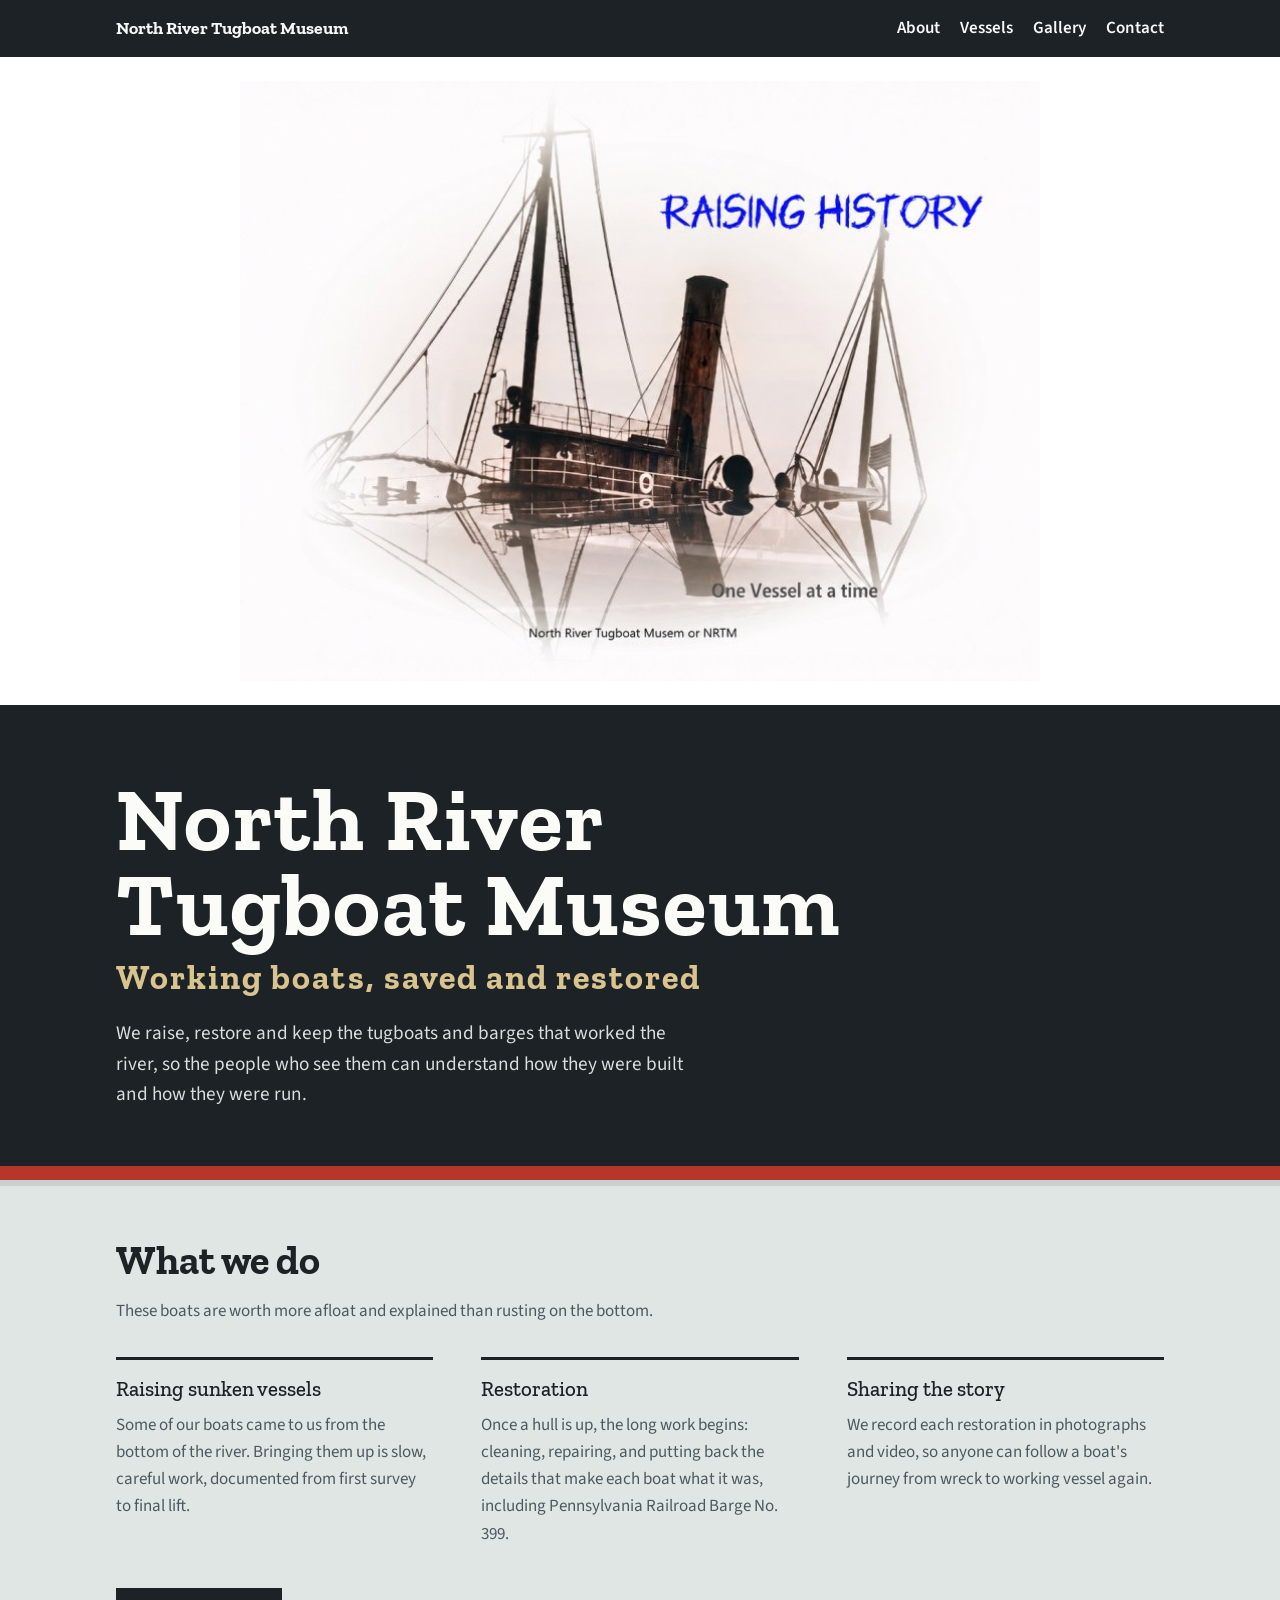
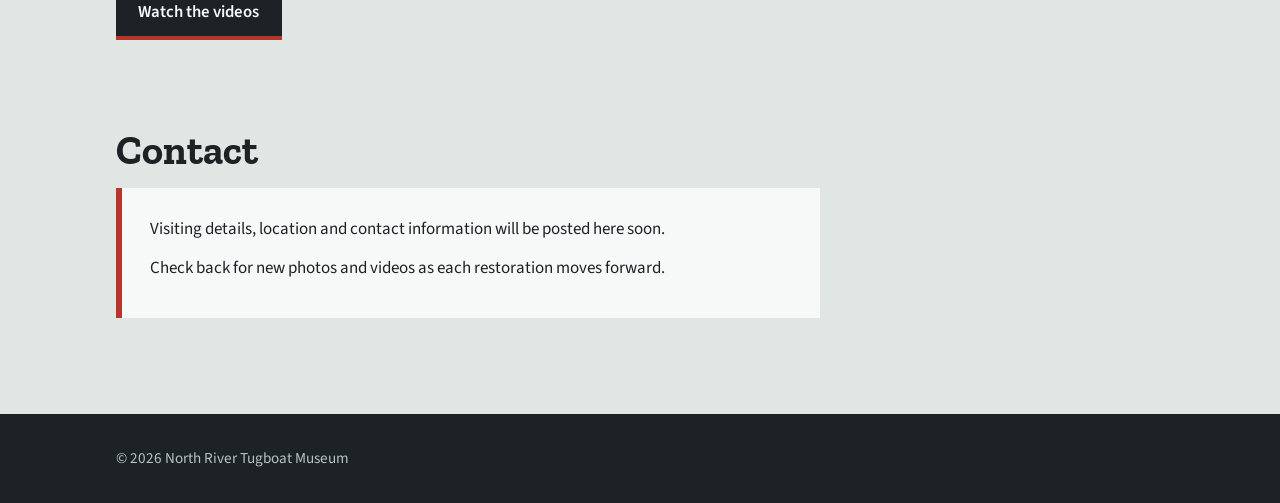
==== commit 09667893: "Add Vessels link to front page menu" ====
--- a/index.html
+++ b/index.html
@@ -17,6 +17,7 @@
     <a class="home" href="./">North River Tugboat Museum</a>
     <nav aria-label="Main">
       <a href="#about">About</a>
+      <a href="vessels/">Vessels</a>
       <a href="gallery.html">Gallery</a>
       <a href="#contact">Contact</a>
     </nav>
--- a/styles.css
+++ b/styles.css
@@ -43,6 +43,10 @@
 .bar nav a:hover { color: #f3c6a0; }
 .bar nav a[aria-current="page"] { color: #d9c48f; }
 
+/* Front page title graphic */
+.title-art { background: #fff; padding: 1.5rem 1.25rem; }
+.title-art img { display: block; width: 100%; max-width: 50rem; height: auto; margin: 0 auto; }
+
 /* Hero painted like a tug's hull, red boot-top stripe at the waterline */
 .hull {
   background: var(--hull);
@@ -168,3 +172,46 @@
   margin-top: 5rem; background: var(--hull); color: #b9c3c0;
   padding: 2rem 0; font-size: .95rem;
 }
+
+/* Vessel pages */
+.specs {
+  display: grid; gap: 0; margin: 0; max-width: 44rem;
+  background: var(--paper); border-left: 6px solid var(--signal);
+}
+.specs div {
+  display: grid; grid-template-columns: 8rem 1fr; gap: 1rem;
+  padding: .7rem 1.25rem; border-bottom: 1px solid var(--river-deep);
+}
+.specs div:last-child { border-bottom: 0; }
+.specs dt { font-weight: 600; color: var(--muted); }
+.specs dd { margin: 0; }
+@media (max-width: 30rem) { .specs div { grid-template-columns: 1fr; gap: 0; } }
+.placeholder { color: var(--muted); font-style: italic; margin: 0; }
+.videos:not(:empty) + .placeholder, .gallery:not(:empty) + .placeholder { display: none; }
+.back { padding-top: 3rem; padding-bottom: 0; }
+.back a { font-weight: 600; }
+
+.vessel-list {
+  display: grid; gap: 1rem;
+  grid-template-columns: repeat(auto-fill, minmax(min(100%, 19rem), 1fr));
+}
+.vessel-card {
+  display: flex; flex-direction: column; gap: .2rem;
+  background: var(--paper); color: var(--ink); text-decoration: none;
+  padding: 1.25rem 1.4rem; border-bottom: 4px solid var(--hull);
+}
+.vessel-card:hover { border-bottom-color: var(--signal); }
+.vessel-card .year { font: 600 .85rem var(--body); letter-spacing: .12em; color: var(--signal); }
+.vessel-card .name { font: 700 1.4rem/1.15 var(--display); }
+.vessel-card .meta { color: var(--muted); font-size: .95rem; }
+.vessel-card .thumb {
+  display: block; aspect-ratio: 3 / 2; margin: -1.25rem -1.4rem .9rem;
+  background: var(--hull-soft); overflow: hidden; position: relative;
+}
+.vessel-card .thumb:empty::after, .vessel-card .thumb:not(:has(img))::after {
+  content: "Photo coming soon"; position: absolute; inset: 0;
+  display: grid; place-items: center; color: #9aa6aa; font-size: .9rem; letter-spacing: .06em;
+}
+.vessel-card .thumb img { width: 100%; height: 100%; object-fit: cover; display: block; transition: transform .3s; }
+.vessel-card:hover .thumb img { transform: scale(1.03); }
+@media (prefers-reduced-motion: reduce) { .vessel-card .thumb img { transition: none; } }
